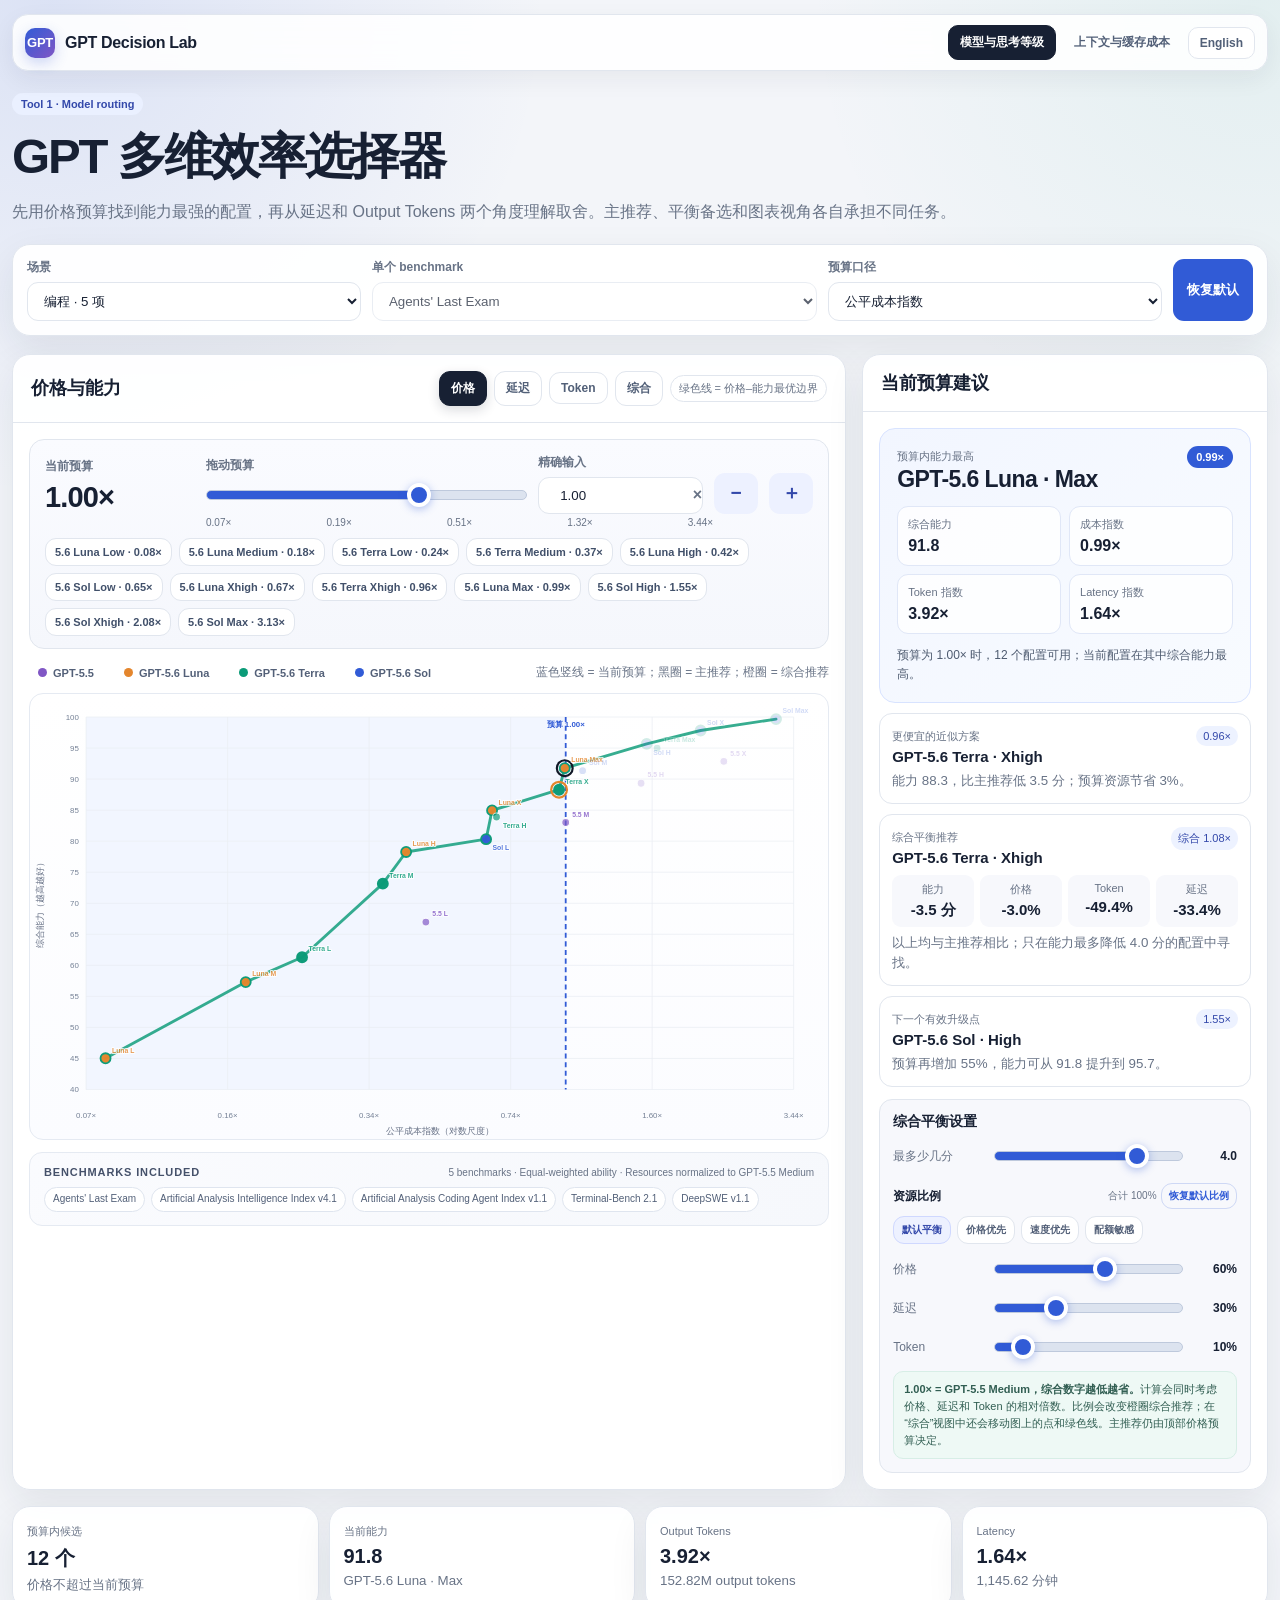
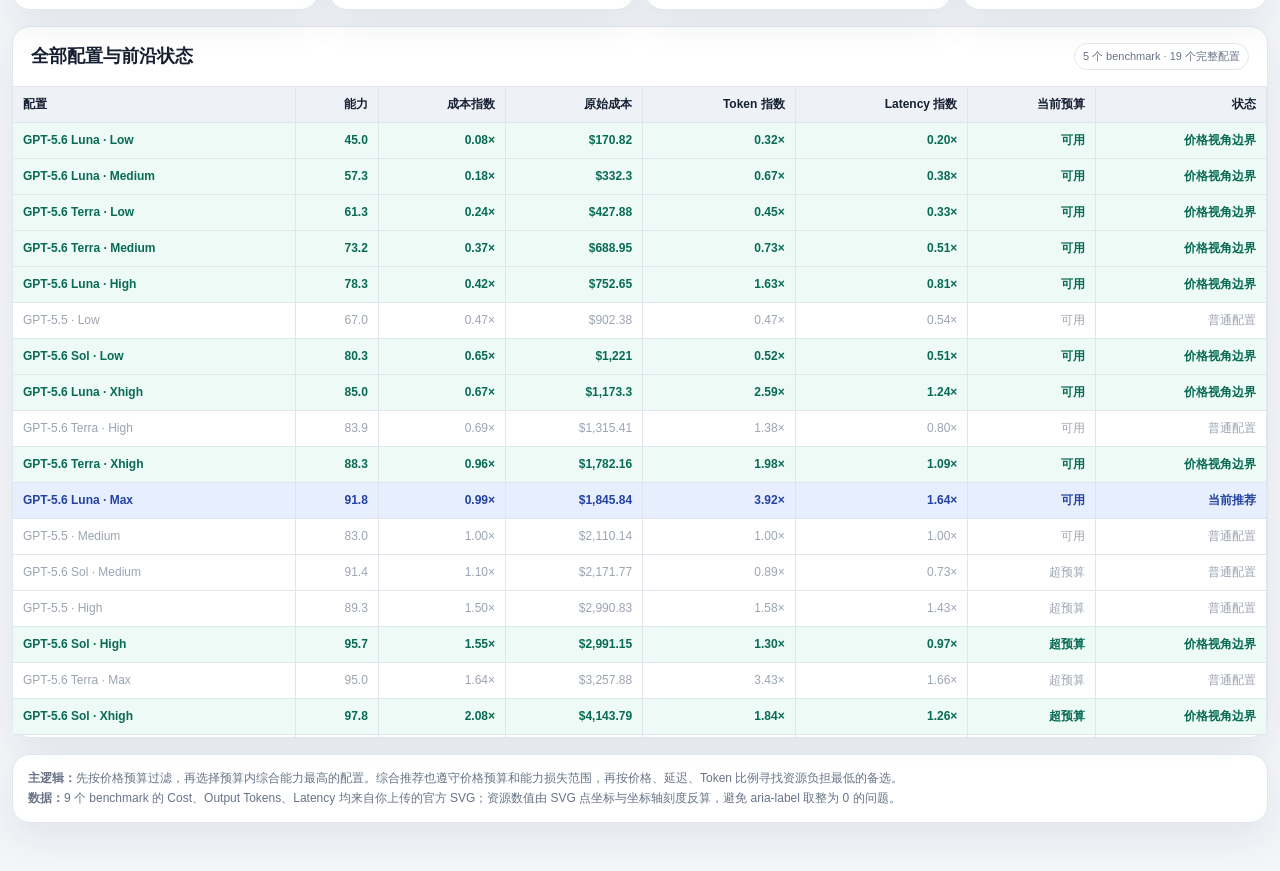
==== index.html @ 702ea888 "chore: initial project snapshot" ====
<!doctype html>
<html lang="zh-CN">
<head>
<meta charset="utf-8">
<meta name="viewport" content="width=device-width,initial-scale=1">
<title data-i18n="pageTitle">GPT Decision Lab · 模型配置选择器</title>
<script>
  if(new URLSearchParams(location.search).get("lang")==="en")document.documentElement.lang="en";
</script>
<link rel="stylesheet" href="styles.css">
<link rel="stylesheet" href="site.css">
</head>
<body>
<header class="siteHeader">
  <a class="siteBrand" href="index.html"><span class="siteMark">GPT</span><span>GPT Decision Lab</span></a>
  <nav class="siteNav" aria-label="Site navigation">
    <a id="navModels" class="active" href="index.html" data-i18n="navModels">模型与思考等级</a>
    <a id="navContext" href="context-cost.html" data-i18n="navContext">上下文与缓存成本</a>
    <a id="languageSwitch" class="langLink" href="?lang=en">English</a>
  </nav>
</header>
<main>
<span class="siteIntroTag" data-i18n="toolModelTag">Tool 1 · Model routing</span>
<div class="titleRow"><h1 data-i18n="heading">GPT 多维效率选择器</h1></div>
<p class="sub" data-i18n="subtitle">先用价格预算找到能力最强的配置，再从延迟和 Output Tokens 两个角度理解取舍。主推荐、平衡备选和图表视角各自承担不同任务。</p>

<section class="panel toolbar">
  <div><label data-i18n="scenarioLabel">场景</label><select id="scenario">
    <option value="coding" data-i18n="scenarioCoding">编程 · 5 项</option>
    <option value="knowledge" data-i18n="scenarioKnowledge">知识工作 · 4 项</option>
    <option value="combined" data-i18n="scenarioCombined">综合 · 9 项</option>
    <option value="single" data-i18n="scenarioSingle">单个 benchmark</option>
  </select></div>
  <div><label data-i18n="benchmarkLabel">单个 benchmark</label><select id="benchmark"></select></div>
  <div><label data-i18n="budgetBasisLabel">预算口径</label><select id="budgetBasis">
    <option value="costIndex" data-i18n="fairCost">公平成本指数</option>
    <option value="rawCost" data-i18n="rawCost">官网测试套件原始成本</option>
  </select></div>
  <button id="reset" data-i18n="resetAll">恢复默认</button>
</section>

<section class="mainGrid">
  <div class="panel">
    <div class="head">
      <h2 id="chartTitle" data-i18n="chartPrice">价格与能力</h2>
      <div class="chartViews" aria-label="图表视角" data-i18n-aria="chartViewsAria">
        <button class="viewBtn active" data-view="cost" data-i18n="viewPrice">价格</button>
        <button class="viewBtn" data-view="latency" data-i18n="viewLatency">延迟</button>
        <button class="viewBtn" data-view="tokens">Token</button>
        <button class="viewBtn" data-view="composite" data-i18n="viewCombined">综合</button>
        <span id="frontierPill" class="pill" data-i18n="frontierInitial">绿色线 = 价格–能力最优边界</span>
      </div>
    </div>
    <div class="body">
      <div class="budgetStrip">
        <div class="budgetTop">
          <div><label data-i18n="currentBudget">当前预算</label><div id="budgetRead" class="budgetRead">—</div></div>
          <div>
            <label data-i18n="adjustBudget">拖动预算</label>
            <input id="budgetSlider" class="range" type="range" min="0" max="1000" step="1">
          </div>
          <div>
            <label data-i18n="exactInput">精确输入</label>
            <div class="exactWrap"><span id="budgetPrefix"></span><input id="budgetNumber" type="number" step="0.01"><span id="budgetSuffix"></span></div>
          </div>
          <button id="stepDown" class="step" aria-label="降低预算" data-i18n-aria="decreaseBudget">−</button>
          <button id="stepUp" class="step" aria-label="提高预算" data-i18n-aria="increaseBudget">＋</button>
        </div>
        <div class="marks"><span id="markMin"></span><span id="mark25"></span><span id="mark50"></span><span id="mark75"></span><span id="markMax"></span></div>
        <div id="frontierButtons" class="frontierButtons"></div>
      </div>

      <div class="chartNote">
        <div id="legend" class="legend"></div>
        <div id="chartHint" class="chartHint" data-i18n="chartHintInitial">竖虚线 = 当前预算；黑圈 = 主推荐；橙圈 = 平衡备选</div>
      </div>
      <div class="chartbox"><svg id="chart" height="620"></svg></div>
      <div class="benchmarkRef">
        <div class="benchmarkRefHead"><b>BENCHMARKS INCLUDED</b><span id="benchmarkMethod"></span></div>
        <div id="benchmarkList" class="benchmarkList"></div>
      </div>
    </div>
  </div>

  <aside class="panel">
    <div class="head"><h2 data-i18n="recommendationTitle">当前预算建议</h2></div>
    <div class="body">
      <div id="hero" class="hero"></div>
      <div id="cheaperReco" class="reco"></div>
      <div id="balancedReco" class="reco"></div>
      <div id="upgradeReco" class="reco"></div>

      <div class="secondaryControls">
        <h3 data-i18n="balanceSettings">综合平衡设置</h3>
        <div class="weightRow"><div class="weightName" data-i18n="maxAbilityLoss">最多少几分</div><input id="tolerance" class="range" type="range" min="0" max="5" step=".1" value="4"><div id="toleranceOut" class="weightValue">4.0</div></div>
        <div class="weightHeader"><b data-i18n="resourceWeights">资源比例</b><div><span id="weightTotal" data-i18n="weightTotalInitial">合计 100%</span> <button id="resetWeights" class="resetWeights" data-i18n="resetWeights">恢复默认比例</button></div></div>
        <div class="presetRow">
          <button class="presetBtn active" data-weights="60,30,10" data-i18n="presetDefault">默认平衡</button>
          <button class="presetBtn" data-weights="70,25,5" data-i18n="presetPrice">价格优先</button>
          <button class="presetBtn" data-weights="40,55,5" data-i18n="presetSpeed">速度优先</button>
          <button class="presetBtn" data-weights="50,20,30" data-i18n="presetQuota">配额敏感</button>
        </div>
        <div class="weightRow"><div class="weightName" data-i18n="weightPrice">价格</div><input id="costWeight" class="range" type="range" min="0" max="100" step="1" value="60"><div id="costWeightOut" class="weightValue">60%</div></div>
        <div class="weightRow"><div class="weightName" data-i18n="weightLatency">延迟</div><input id="latencyWeight" class="range" type="range" min="0" max="100" step="1" value="30"><div id="latencyWeightOut" class="weightValue">30%</div></div>
        <div class="weightRow"><div class="weightName">Token</div><input id="tokenWeight" class="range" type="range" min="0" max="100" step="1" value="10"><div id="tokenWeightOut" class="weightValue">10%</div></div>
        <div class="smallInfo" data-i18n-html="weightInfo"><strong>1.00× = GPT-5.5 Medium，综合数字越低越省。</strong>计算会同时考虑价格、延迟和 Token 的相对倍数。比例会改变橙圈综合推荐；在“综合”视图中还会移动图上的点和绿色线。主推荐仍由顶部价格预算决定。</div>
      </div>
    </div>
  </aside>
</section>

<section class="kpis">
  <div class="panel kpi"><span data-i18n="kpiCandidates">预算内候选</span><b id="kpiCandidates">—</b><small data-i18n="kpiCandidatesSub">价格不超过当前预算</small></div>
  <div class="panel kpi"><span data-i18n="kpiAbility">当前能力</span><b id="kpiAbility">—</b><small id="kpiAbilityMeta"></small></div>
  <div class="panel kpi"><span>Output Tokens</span><b id="kpiTokens">—</b><small id="kpiTokensMeta"></small></div>
  <div class="panel kpi"><span>Latency</span><b id="kpiLatency">—</b><small id="kpiLatencyMeta"></small></div>
</section>

<section class="panel" style="margin-top:16px">
  <div class="head"><h2 data-i18n="tableTitle">全部配置与前沿状态</h2><span id="coverage" class="pill"></span></div>
  <div class="tablewrap"><table id="table" class="tbl"></table></div>
</section>

<section class="panel foot" data-i18n-html="footer">
  <strong>主逻辑：</strong>先按价格预算过滤，再选择预算内综合能力最高的配置。综合推荐也遵守价格预算和能力损失范围，再按价格、延迟、Token 比例寻找资源负担最低的备选。<br>
  <strong>数据：</strong>9 个 benchmark 的 Cost、Output Tokens、Latency 均来自你上传的官方 SVG；资源数值由 SVG 点坐标与坐标轴刻度反算，避免 aria-label 取整为 0 的问题。
</section>
</main>
<div id="tip" class="tooltip"></div>

<script src="i18n.js"></script>
<script src="data.js"></script>
<script src="app.js"></script>
</body>
</html>
---- styles.css ----
:root{
  --bg:#f3f5f9;--panel:#fff;--ink:#172033;--muted:#687386;--line:#e1e6ee;
  --blue:#315bd6;--green:#0b9b78;--orange:#e4862d;--purple:#8057c5;
  --red:#d65268;--gray:#7b8598;--soft:#f7f8fc;--shadow:0 14px 38px rgba(27,36,57,.08)
}
*{box-sizing:border-box}
body{
  margin:0;color:var(--ink);
  font-family:-apple-system,BlinkMacSystemFont,"Segoe UI","PingFang SC","Microsoft YaHei",Arial,sans-serif;
  background:
    radial-gradient(circle at 4% 0%,rgba(49,91,214,.12),transparent 31rem),
    radial-gradient(circle at 98% 0%,rgba(11,155,120,.07),transparent 28rem),
    var(--bg)
}
main{width:min(1480px,calc(100vw - 24px));margin:22px auto 48px}
h1{margin:0 0 8px;font-size:clamp(31px,4vw,49px);letter-spacing:-.045em}
.titleRow{display:flex;justify-content:space-between;align-items:center;gap:10px 16px;flex-wrap:wrap}
.langLink{display:inline-flex;align-items:center;padding:8px 12px;border:1px solid var(--line);border-radius:999px;background:rgba(255,255,255,.82);color:#40506b;font-size:12px;font-weight:780;text-decoration:none;white-space:nowrap}
.langLink:hover{border-color:#b8c5dc;background:#fff}
.sub{margin:0;max-width:1180px;color:var(--muted);line-height:1.72}
.panel{background:rgba(255,255,255,.97);border:1px solid var(--line);border-radius:18px;box-shadow:var(--shadow)}
.toolbar{display:grid;grid-template-columns:1.05fr 1.4fr 1.05fr auto;gap:11px;padding:14px;margin:18px 0}
label{display:block;margin-bottom:6px;font-size:12px;font-weight:760;color:var(--muted)}
select,input[type="number"]{width:100%;padding:10px 12px;border:1px solid var(--line);border-radius:11px;background:#fff;color:var(--ink)}
button{border:0;border-radius:11px;padding:10px 14px;background:var(--blue);color:#fff;font-weight:780;cursor:pointer}
button.ghost{background:#fff;color:#40506b;border:1px solid var(--line)}
button.soft{background:#edf1ff;color:#3348aa}
.head{display:flex;justify-content:space-between;align-items:center;gap:12px;padding:16px 18px;border-bottom:1px solid var(--line)}
.head h2{margin:0;font-size:18px}.body{padding:16px}
.pill{font-size:11px;color:var(--muted);background:#fff;border:1px solid var(--line);padding:5px 8px;border-radius:999px}

.mainGrid{display:grid;grid-template-columns:minmax(0,1.48fr) minmax(380px,.72fr);gap:16px}
.budgetStrip{
  padding:14px 15px 12px;border:1px solid var(--line);border-radius:15px;background:linear-gradient(180deg,#fafbff,#f5f7fc);
  margin-bottom:12px
}
.budgetTop{display:grid;grid-template-columns:150px minmax(260px,1fr) 165px 44px 44px;gap:11px;align-items:end}
.budgetRead{font-size:29px;font-weight:880;letter-spacing:-.03em}
.exactWrap{display:flex;align-items:center;border:1px solid var(--line);border-radius:11px;background:#fff;padding-left:9px}
.exactWrap span{color:var(--muted);font-weight:750;white-space:nowrap}.exactWrap input{border:0;min-width:0}.exactWrap input:focus{outline:none}
.step{height:41px;padding:0;background:#edf1ff;color:#3348aa;font-size:19px}

.range{
  --pct:50%;
  width:100%;height:30px;margin:0;appearance:none;-webkit-appearance:none;background:transparent;cursor:pointer
}
.range::-webkit-slider-runnable-track{
  height:10px;border-radius:999px;
  background:linear-gradient(90deg,var(--blue) 0 var(--pct),#dce3ef var(--pct) 100%);
  border:1px solid #bec9dc
}
.range::-webkit-slider-thumb{
  appearance:none;-webkit-appearance:none;width:24px;height:24px;margin-top:-8px;border-radius:50%;
  background:var(--blue);border:4px solid #fff;box-shadow:0 2px 9px rgba(49,91,214,.38)
}
.range::-moz-range-track{height:10px;border-radius:999px;background:#dce3ef;border:1px solid #bec9dc}
.range::-moz-range-progress{height:10px;border-radius:999px;background:var(--blue)}
.range::-moz-range-thumb{width:16px;height:16px;border-radius:50%;background:var(--blue);border:4px solid #fff}

.marks{display:flex;justify-content:space-between;margin:3px 100px 0 161px;color:var(--muted);font-size:10px}
.frontierButtons{display:flex;gap:7px;flex-wrap:wrap;margin-top:10px}
.frontierBtn{padding:7px 9px;background:#fff;color:#41506a;border:1px solid var(--line);font-size:11px}
.frontierBtn.active{background:var(--blue);color:#fff;border-color:var(--blue)}
.chartNote{display:flex;justify-content:space-between;gap:12px;align-items:center;margin:9px 0 8px;color:var(--muted);font-size:12px}
.chartViews{display:flex;gap:7px;flex-wrap:wrap;align-items:center}
.viewBtn{padding:8px 11px;background:#fff;color:#526078;border:1px solid var(--line);font-size:12px}
.viewBtn.active{background:#172033;color:#fff;border-color:#172033;box-shadow:0 4px 12px rgba(23,32,51,.16)}
.chartHint{display:flex;align-items:center;gap:7px}
.legend button{display:inline-flex;align-items:center;gap:6px;padding:5px 8px;border:1px solid transparent;border-radius:999px;background:transparent;color:#536078;font-size:11px;font-weight:700}
.legend button:hover,.legend button.active{background:#fff;border-color:var(--line);color:var(--ink)}
.legend.hasFocus button:not(.active){opacity:.35}
.weightHeader{display:flex;justify-content:space-between;gap:8px;align-items:center;margin:12px 0 5px}
.weightHeader b{font-size:12px}.weightHeader span{font-size:10px;color:var(--muted)}
.presetRow{display:flex;flex-wrap:wrap;gap:6px;margin:7px 0 10px}
.presetBtn{padding:6px 8px;background:#fff;color:#536078;border:1px solid var(--line);font-size:10px}
.presetBtn.active{background:#edf1ff;color:#3348aa;border-color:#cfd8ff}
.resetWeights{padding:5px 7px;background:transparent;color:var(--blue);border:1px solid #ced8f5;font-size:10px}
.compareGrid{display:grid;grid-template-columns:repeat(4,1fr);gap:6px;margin-top:9px}
.compareGrid div{padding:7px 5px;border-radius:9px;background:#f7f8fc;text-align:center}
.compareGrid span{display:block;font-size:10px}.compareGrid b{font-size:12px}
.legend{display:flex;gap:12px;flex-wrap:wrap}.legend span{display:inline-flex;align-items:center;gap:6px}.dot{width:9px;height:9px;border-radius:50%}
.chartbox{overflow:hidden;border:1px solid #e5eaf2;border-radius:14px;background:linear-gradient(#fff,#fbfcff);box-shadow:inset 0 1px 0 #fff}
.benchmarkRef{margin-top:12px;padding:13px 14px;border:1px solid #e5eaf2;border-radius:13px;background:linear-gradient(135deg,#fafbfe,#f6f8fc)}
.benchmarkRefHead{display:flex;justify-content:space-between;align-items:center;gap:12px;margin-bottom:9px}
.benchmarkRefHead b{font-size:11px;letter-spacing:.08em;color:#45516a}.benchmarkRefHead span{font-size:10px;color:var(--muted);text-align:right}
.benchmarkList{display:flex;flex-wrap:wrap;gap:6px}
.benchmarkChip{padding:5px 8px;border:1px solid #dfe5ef;border-radius:999px;background:#fff;color:#526078;font-size:10px;line-height:1.25}
svg{display:block;width:100%;min-width:0;height:auto}

.hero{padding:17px;border:1px solid #d8e3ff;border-radius:16px;background:linear-gradient(135deg,#f2f6ff,#f8fbff)}
.heroTop{display:flex;justify-content:space-between;gap:12px;align-items:flex-start}
.heroTitle{margin:2px 0 0;font-size:23px;letter-spacing:-.025em}.heroTag{padding:5px 9px;border-radius:999px;background:#315bd6;color:#fff;font-size:11px;font-weight:800}
.heroStats{display:grid;grid-template-columns:repeat(2,1fr);gap:8px;margin-top:13px}
.stat{padding:10px;border:1px solid #e0e7f7;border-radius:11px;background:rgba(255,255,255,.82)}
.stat span{display:block;color:var(--muted);font-size:11px}.stat b{display:block;margin-top:5px;font-size:16px}
.explain{margin-top:12px;color:#4e5b70;font-size:12px;line-height:1.65}

.reco{margin-top:10px;padding:12px;border:1px solid var(--line);border-radius:13px;background:#fff}
.recoHead{display:flex;justify-content:space-between;gap:10px;align-items:flex-start}
.reco span{color:var(--muted);font-size:11px}.reco b{display:block;margin-top:4px;font-size:15px}
.reco small{display:block;margin-top:6px;color:var(--muted);line-height:1.5}
.tag{padding:4px 7px;border-radius:999px;background:#edf2ff;color:#3348aa;font-size:11px;white-space:nowrap}

.secondaryControls{margin-top:12px;padding:13px;border:1px solid var(--line);border-radius:13px;background:var(--soft)}
.secondaryControls h3{margin:0 0 10px;font-size:14px}
.weightRow{display:grid;grid-template-columns:92px 1fr 45px;gap:9px;align-items:center;margin:9px 0}
.weightName{font-size:12px;color:var(--muted)}.weightValue{text-align:right;font-size:12px;font-weight:800}
.smallInfo{margin-top:9px;padding:9px 10px;border-radius:10px;background:#eef9f5;border:1px solid #d7eee6;color:#315e52;font-size:11px;line-height:1.55}

.kpis{display:grid;grid-template-columns:repeat(4,1fr);gap:10px;margin-top:16px}
.kpi{padding:14px}.kpi span{font-size:11px;color:var(--muted)}.kpi b{display:block;margin:6px 0 3px;font-size:20px}.kpi small{color:var(--muted);line-height:1.4}

.tablewrap{overflow:auto;max-height:650px}.tbl{width:100%;border-collapse:separate;border-spacing:0;font-size:12px}
.tbl th,.tbl td{padding:9px 10px;border-right:1px solid var(--line);border-bottom:1px solid var(--line);text-align:right;white-space:nowrap}
.tbl th:first-child,.tbl td:first-child{text-align:left}.tbl th{position:sticky;top:0;background:#eef1f6;z-index:2}
.front{background:#eefaf6;color:#086b54;font-weight:800}.selected{background:#e7efff;color:#2442a1;font-weight:850}.dim{color:#9ca4b2}

.tooltip{position:fixed;opacity:0;pointer-events:none;background:rgba(17,24,39,.95);color:#fff;padding:9px 11px;border-radius:10px;font-size:12px;line-height:1.5;z-index:100;transform:translate(-50%,-115%);max-width:290px}
.foot{margin-top:16px;padding:13px 15px;color:var(--muted);font-size:12px;line-height:1.7}
@media(max-width:1120px){.toolbar{grid-template-columns:1fr 1fr}.mainGrid{grid-template-columns:1fr}.kpis{grid-template-columns:repeat(2,1fr)}}
@media(max-width:760px){
  main{width:calc(100vw - 12px);margin-top:10px}.toolbar{grid-template-columns:1fr}
  .budgetTop{grid-template-columns:1fr}.marks{margin:3px 0 0}.heroStats,.kpis{grid-template-columns:1fr}
}
---- site.css ----
.siteHeader{
  width:min(1480px,calc(100vw - 24px));margin:14px auto 0;padding:10px 12px;
  display:flex;align-items:center;justify-content:space-between;gap:12px;
  background:rgba(255,255,255,.88);border:1px solid var(--line);border-radius:16px;
  box-shadow:0 8px 24px rgba(27,36,57,.06);backdrop-filter:blur(14px);position:sticky;top:8px;z-index:50
}
.siteBrand{display:flex;align-items:center;gap:10px;color:var(--ink);text-decoration:none;font-weight:900;letter-spacing:-.02em;white-space:nowrap}
.siteMark{width:30px;height:30px;border-radius:10px;display:grid;place-items:center;background:linear-gradient(135deg,var(--blue),var(--purple));color:#fff;font-size:13px;box-shadow:0 5px 14px rgba(49,91,214,.24)}
.siteNav{display:flex;gap:6px;align-items:center;flex-wrap:wrap;justify-content:flex-end}
.siteNav a{padding:8px 11px;border-radius:10px;text-decoration:none;color:#526078;font-size:12px;font-weight:780;border:1px solid transparent;white-space:nowrap}
.siteNav a:hover{background:#f7f8fc;border-color:var(--line);color:var(--ink)}
.siteNav a.active{background:#172033;color:#fff;border-color:#172033}
.siteNav .langLink{border-color:var(--line);background:#fff}
.siteIntroTag{display:inline-flex;margin-bottom:9px;padding:5px 9px;border-radius:999px;background:#eaf0ff;color:#3348aa;font-size:11px;font-weight:800}
@media(max-width:760px){
  .siteHeader{width:calc(100vw - 12px);position:static;align-items:flex-start;flex-direction:column}
  .siteNav{width:100%;justify-content:flex-start}.siteNav a{flex:1;text-align:center}
}
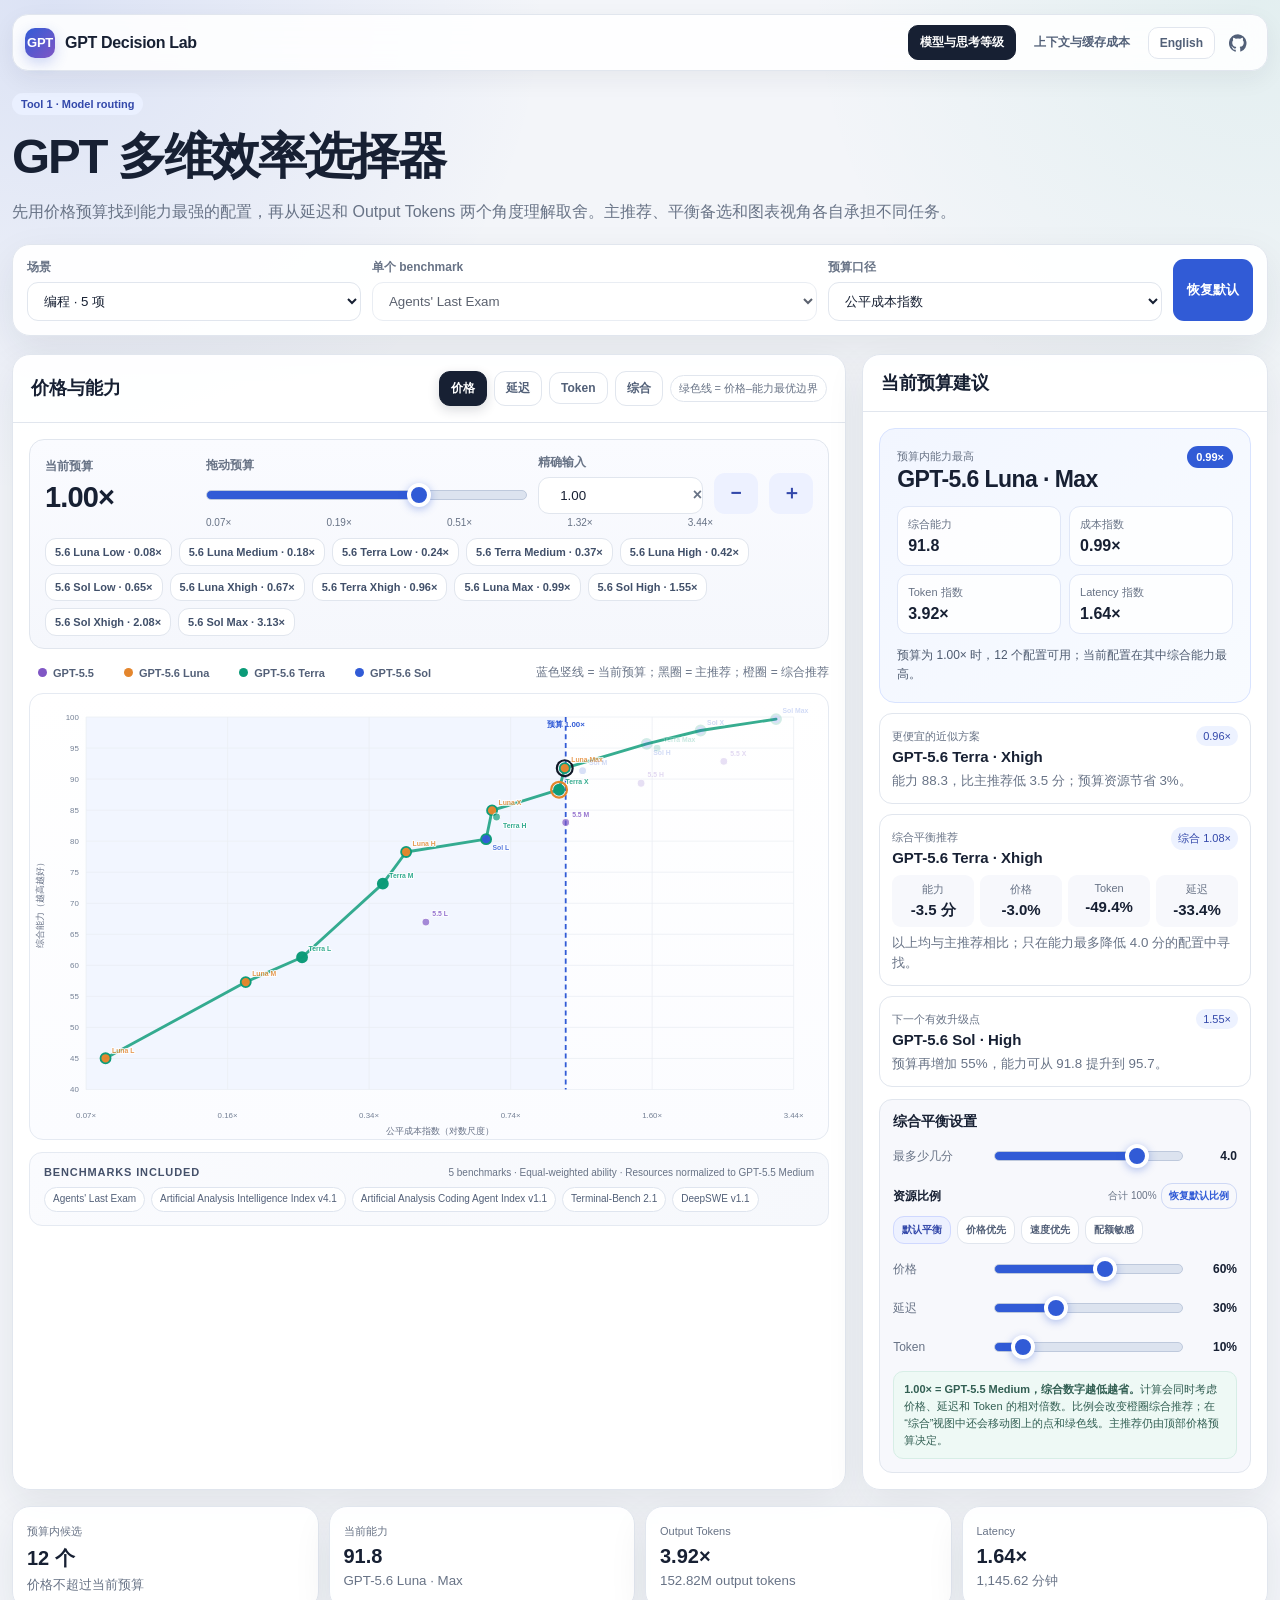
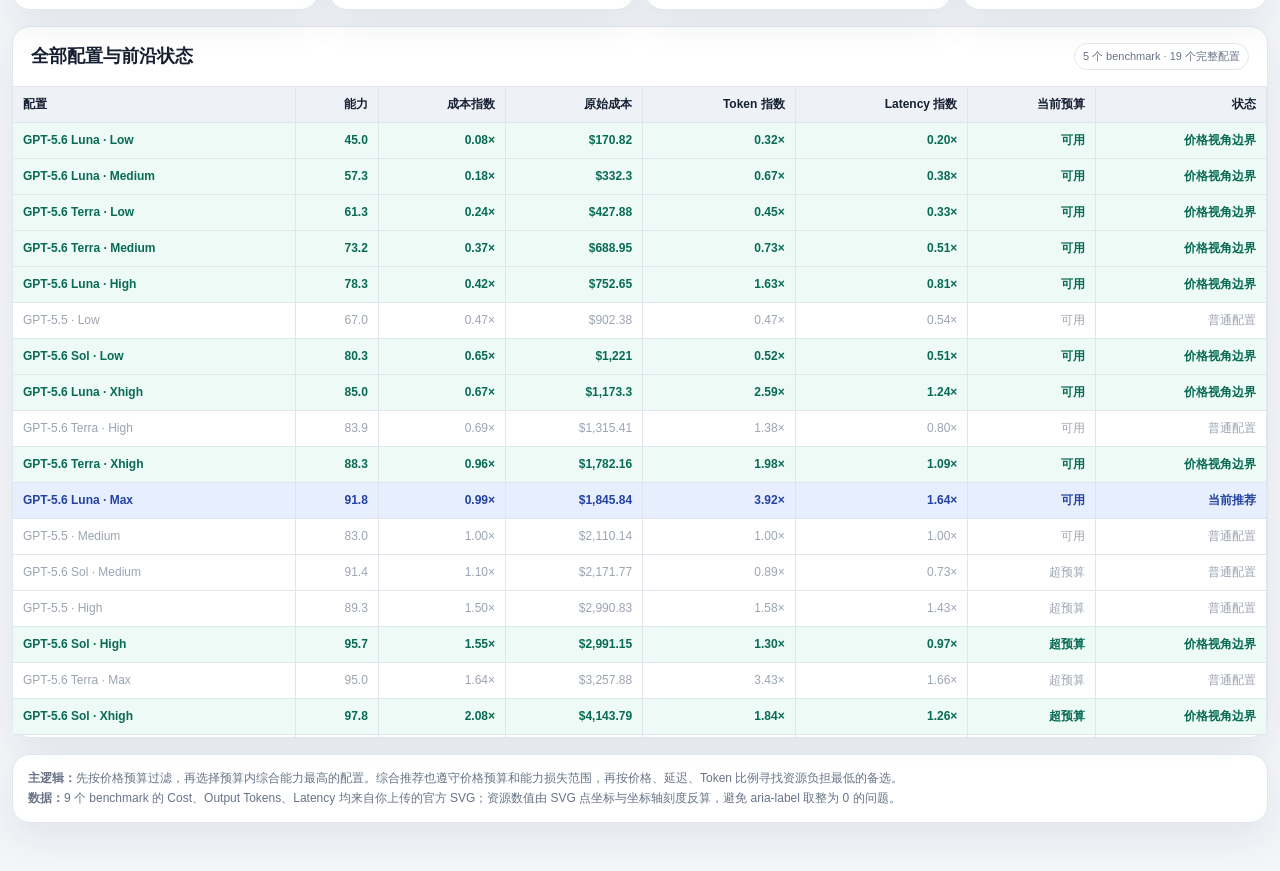
==== commit ab6fc1da: "feat: add GitHub repository link to header" ====
--- a/index.html
+++ b/index.html
@@ -17,6 +17,9 @@
     <a id="navModels" class="active" href="index.html" data-i18n="navModels">模型与思考等级</a>
     <a id="navContext" href="context-cost.html" data-i18n="navContext">上下文与缓存成本</a>
     <a id="languageSwitch" class="langLink" href="?lang=en">English</a>
+    <a class="githubLink" href="https://github.com/RunMintOn/gpt-decision-lab" target="_blank" rel="noopener noreferrer" aria-label="GitHub repository" title="GitHub repository">
+      <svg viewBox="0 0 24 24" aria-hidden="true"><path d="M12 .3a12 12 0 0 0-3.79 23.39c.6.11.82-.26.82-.58v-2.26c-3.34.73-4.04-1.61-4.04-1.61-.55-1.39-1.33-1.76-1.33-1.76-1.09-.75.08-.74.08-.74 1.2.08 1.83 1.23 1.83 1.23 1.07 1.83 2.8 1.3 3.49.99.11-.77.42-1.3.76-1.6-2.67-.3-5.47-1.34-5.47-5.93 0-1.31.47-2.38 1.23-3.22-.12-.3-.53-1.52.12-3.17 0 0 1-.32 3.3 1.23a11.5 11.5 0 0 1 6 0c2.29-1.55 3.29-1.23 3.29-1.23.65 1.65.24 2.87.12 3.17.77.84 1.23 1.9 1.23 3.22 0 4.6-2.8 5.62-5.48 5.92.43.37.82 1.1.82 2.22v3.29c0 .32.22.69.83.57A12 12 0 0 0 12 .3z"/></svg>
+    </a>
   </nav>
 </header>
 <main>
@@ -132,4 +135,4 @@
 <script src="data.js"></script>
 <script src="app.js"></script>
 </body>
-</html>+</html>
--- a/site.css
+++ b/site.css
@@ -12,8 +12,10 @@
 .siteNav a:hover{background:#f7f8fc;border-color:var(--line);color:var(--ink)}
 .siteNav a.active{background:#172033;color:#fff;border-color:#172033}
 .siteNav .langLink{border-color:var(--line);background:#fff}
+.siteNav .githubLink{width:34px;height:34px;padding:7px;display:inline-grid;place-items:center;color:#526078}
+.siteNav .githubLink svg{width:18px;height:18px;display:block;fill:currentColor}
 .siteIntroTag{display:inline-flex;margin-bottom:9px;padding:5px 9px;border-radius:999px;background:#eaf0ff;color:#3348aa;font-size:11px;font-weight:800}
 @media(max-width:760px){
   .siteHeader{width:calc(100vw - 12px);position:static;align-items:flex-start;flex-direction:column}
-  .siteNav{width:100%;justify-content:flex-start}.siteNav a{flex:1;text-align:center}
+  .siteNav{width:100%;justify-content:flex-start}.siteNav a{flex:1;text-align:center}.siteNav .githubLink{flex:0 0 34px}
 }
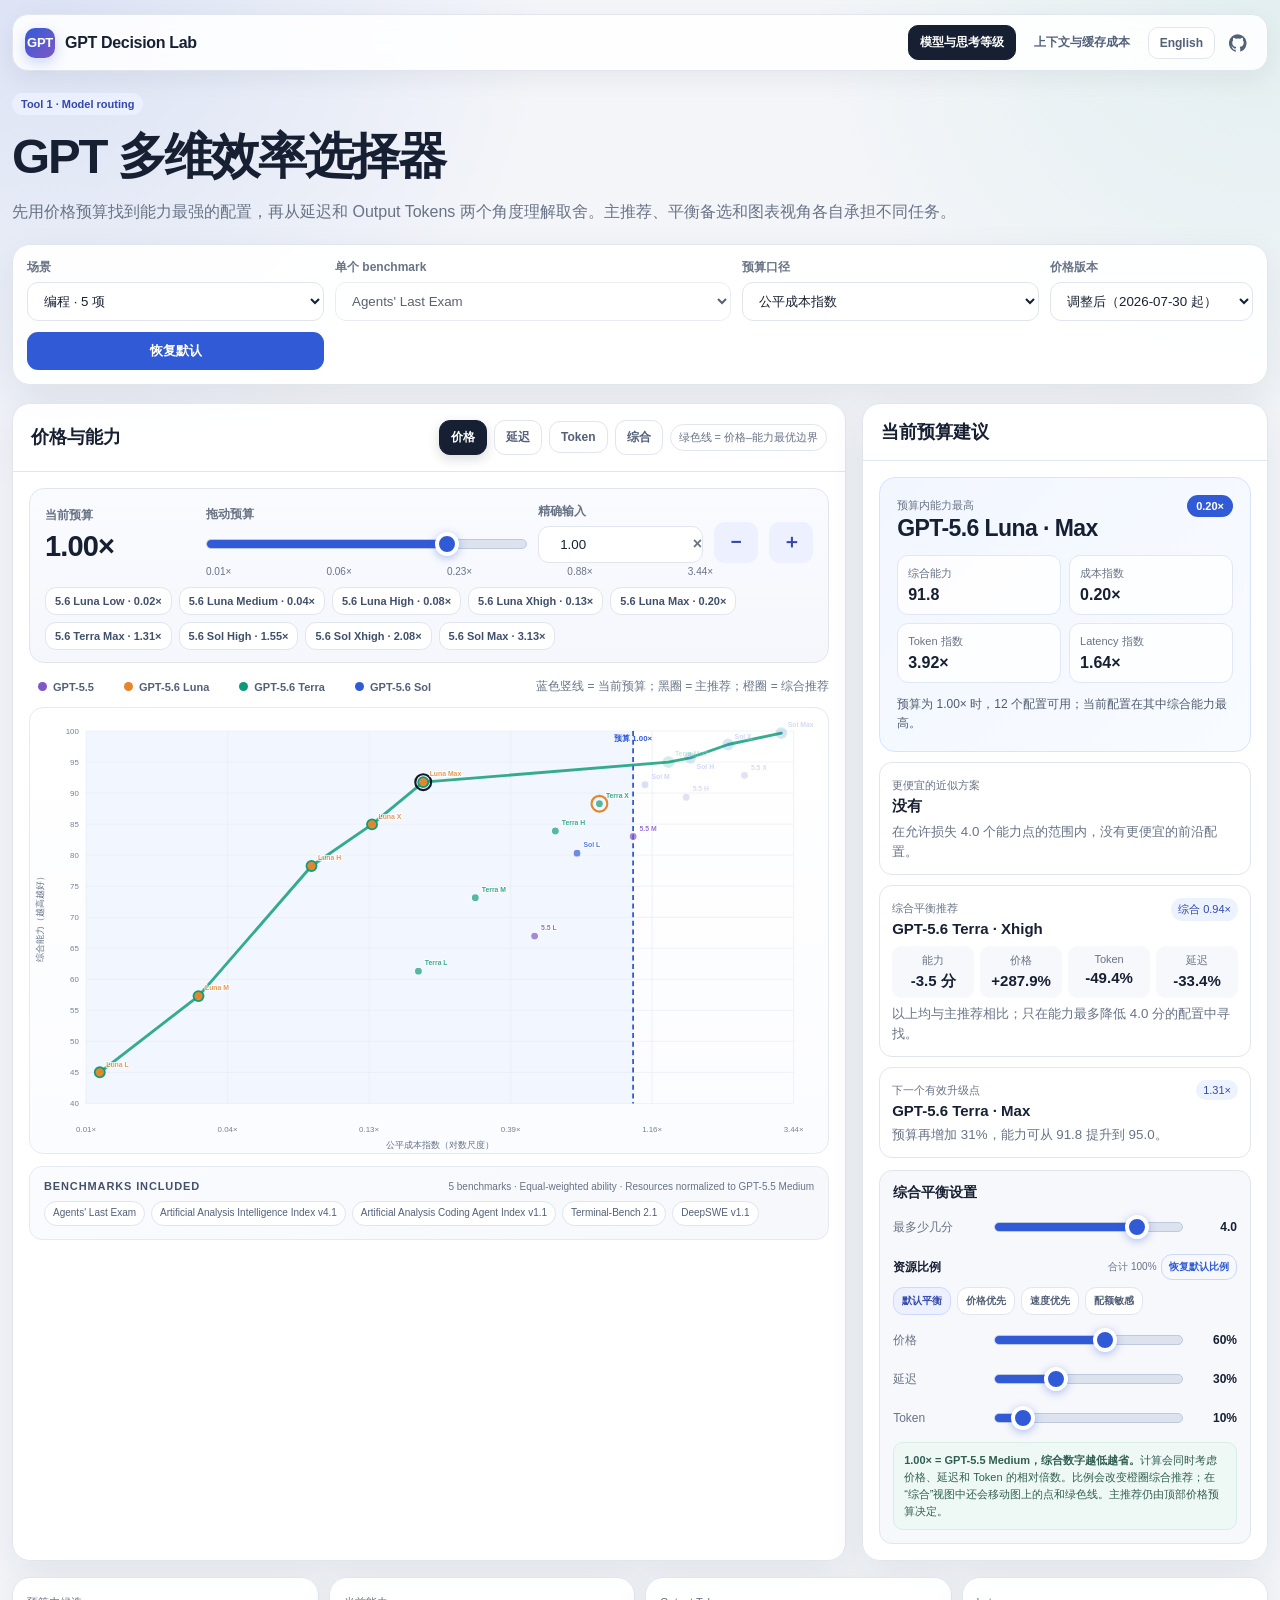
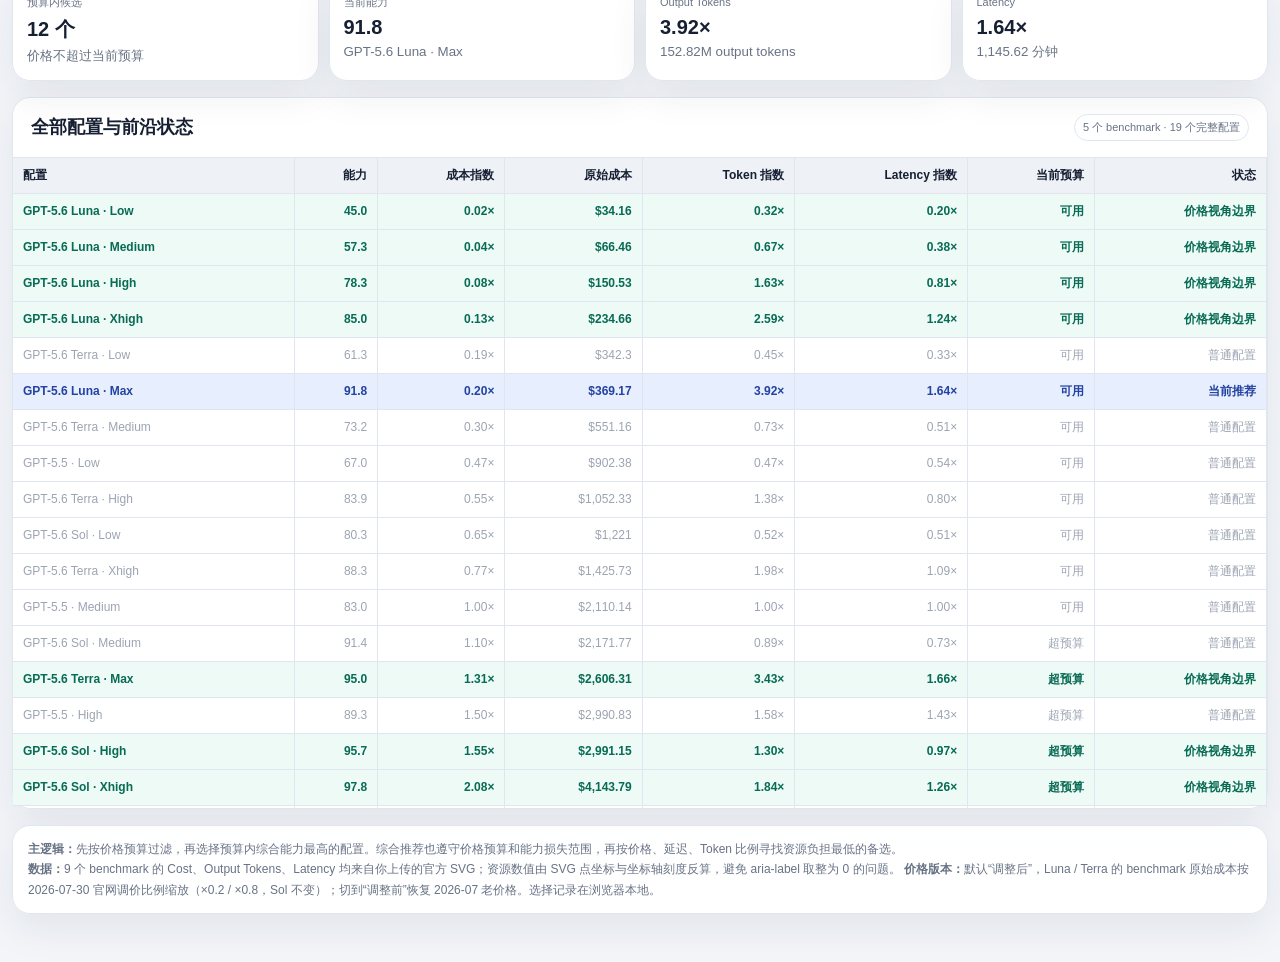
==== commit b8ce48e3: "feat: add site-wide price version switch for 2026-07-30 API price cuts - GPT-5.6 Luna/Terra rates up" ====
--- a/index.html
+++ b/index.html
@@ -38,6 +38,10 @@
   <div><label data-i18n="budgetBasisLabel">预算口径</label><select id="budgetBasis">
     <option value="costIndex" data-i18n="fairCost">公平成本指数</option>
     <option value="rawCost" data-i18n="rawCost">官网测试套件原始成本</option>
+  </select></div>
+  <div><label data-i18n="priceVersion">价格版本</label><select id="priceVer">
+    <option value="after" data-i18n="priceAfter">调整后（2026-07-30 起）</option>
+    <option value="before" data-i18n="priceBefore">调整前（2026-07 官网价）</option>
   </select></div>
   <button id="reset" data-i18n="resetAll">恢复默认</button>
 </section>
@@ -127,6 +131,7 @@
 <section class="panel foot" data-i18n-html="footer">
   <strong>主逻辑：</strong>先按价格预算过滤，再选择预算内综合能力最高的配置。综合推荐也遵守价格预算和能力损失范围，再按价格、延迟、Token 比例寻找资源负担最低的备选。<br>
   <strong>数据：</strong>9 个 benchmark 的 Cost、Output Tokens、Latency 均来自你上传的官方 SVG；资源数值由 SVG 点坐标与坐标轴刻度反算，避免 aria-label 取整为 0 的问题。
+  <strong>价格版本：</strong>默认“调整后”，Luna / Terra 的 benchmark 原始成本按 2026-07-30 官网调价比例缩放（×0.2 / ×0.8，Sol 不变）；切到“调整前”恢复 2026-07 老价格。选择记录在浏览器本地。
 </section>
 </main>
 <div id="tip" class="tooltip"></div>
